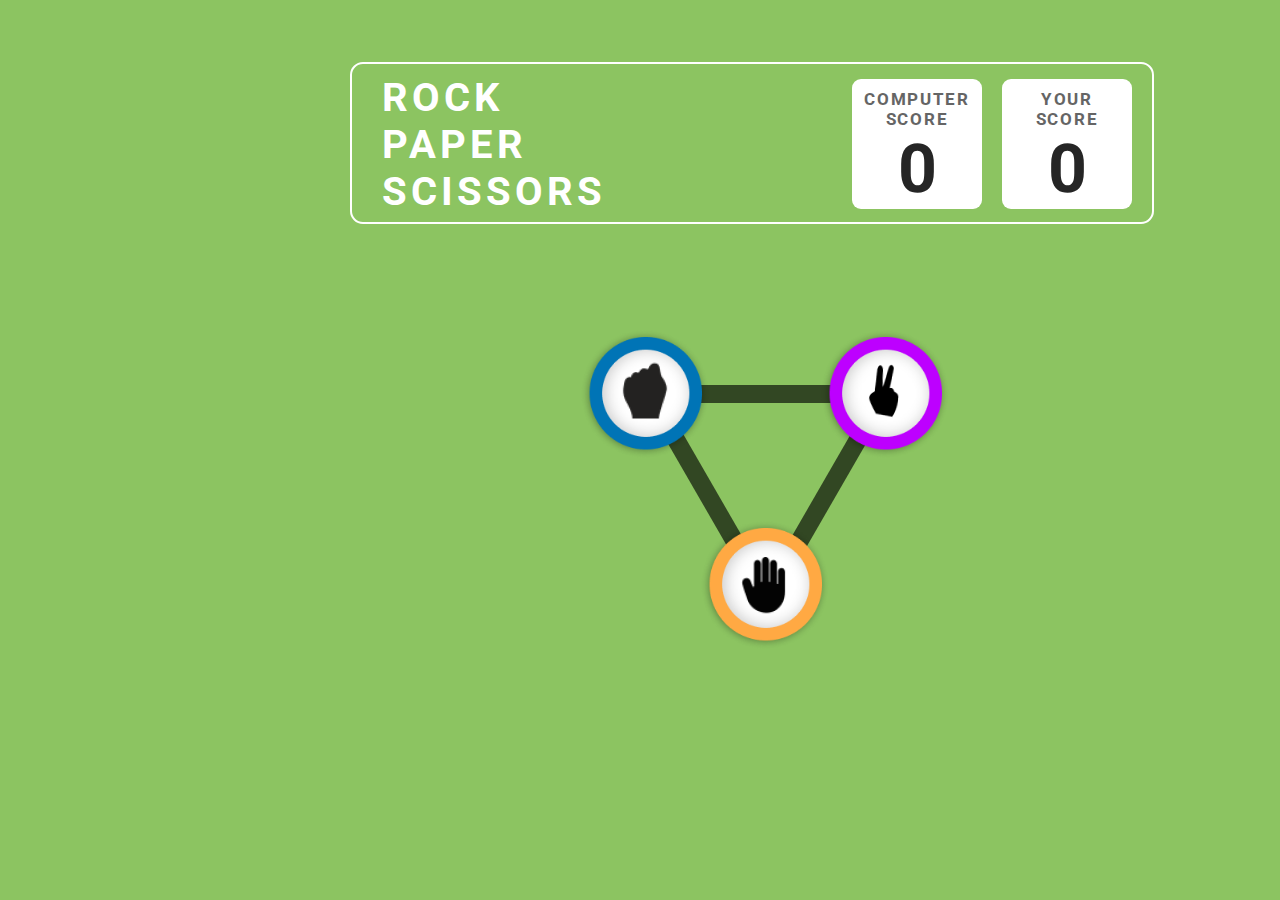
==== index.html @ 3b020354 "Choosing action design updated" ====
<!DOCTYPE html>
<html lang="en">
<head>
    <meta charset="UTF-8">
    <meta name="viewport" content="width=device-width, initial-scale=1.0">
    <title>Stone Paper Scissor</title>
    <link rel="stylesheet" href="style.css">
    <link href="https://fonts.googleapis.com/css2?family=Delius+Unicase:wght@700&family=Inter:wght@800&family=Roboto:wght@700&display=swap" rel="stylesheet">
</head>
<body>

    <!-- Here we started the title and scorecard box code -->
    <div class="header">

        <div class="title">
            <div>ROCK</div>
            <div>PAPER</div>
            <div>SCISSORS</div>
        </div>  

        <div class="scorecard">
            <div class="score com">COMPUTER SCORE
                <div class="win com">0</div>   
            </div>
            <div class="score you"> YOUR  </BR>SCORE
                <div class="win you">0</div>
            </div>
        </div>

    </div>
    <!-- Here we endeded the title and scorecard box code -->

    <!-- Here we started the choosing action code -->
    <div>

        <div>
            <img src="rock.png" alt="image" id="rock">
            <img src="rock background.png" alt="image" id="rockb">
        </div>

        <div>
            <img src="scissor.png" alt="image" id="scissor">
            <img src="scissor background.png" alt="image" id="scissorb">
        </div>

        <div>
            <img src="paper.png" alt="image" id="paper">
            <img src="paper background.png" alt="image" id="paperb">
        </div>

        <div>
            <div class="line first"></div>
            <div class="line second"></div>
            <div class="line third"></div>
        </div>

    </div>
    <!-- Here we ended the choosing action code -->
    
</body>
</html>
---- style.css ----
body{
    background-color: #8CC461;
}

.header{
    position: absolute;
    width: 800px;
    height: 158px;
    top: 62px;
    left: 350px;
    border-radius: 13px;
    border: 2px;
    border-color: white;
    border-style: solid;
}

.title{
    position: absolute;
    font-family:'Roboto', sans-serif;
    font-size: 40px;
    font-weight: 700;
    line-height: 47px;
    letter-spacing: 0.1em;
    text-align: left;
    color: white;
    left: 30px;
    top: 10px;
}

.scorecard{
    display: flex;
    position: relative;
    flex-direction: row;
    gap: 20px;
    top: 15px;
    left: 500px;
}
.score{
    width: 130px;
    height: 120px;
    padding-top:10px;
    border-radius: 9px;
    background-color: white;
    font-size: 17px;
    font-weight: 700;
    line-height: 20px;
    letter-spacing: 0.1em;
    text-align: center;
    color: #656565;
    font-family: 'Roboto', sans-serif;
}

.win{
    font-family:'Roboto', sans-serif;
    font-size: 68px;
    font-weight: 700;
    line-height: 80px;
    letter-spacing: 0em;
    text-align: center;
    color: #252525;
}

#rock{
    position: absolute;
    width: 80px;
    height: 58.51px;
    top: 360px;
    left: 605px;
    z-index: 99;
}

#scissor{
    position: absolute;
    width: 37px;
    height: 53.5px;
    top: 363px;
    left: 868px;
    z-index: 99;
    transform: rotate(5.27deg);
}

#paper{
    position: absolute;
    width: 72px;
    height: 72px;
    top: 548px;
    left: 730px;
    z-index: 99;
}

#paperb{
    position: absolute;
    width: 130px;
    height: 130px;
    top: 520px;
    left: 700px;
    z-index: 90;
}

#rockb{
    position: absolute;
    width: 130px;
    height: 130px;
    top: 329px;
    left: 580px;
    z-index: 90;
}

#scissorb{
    position: absolute;
    width: 130px;
    height: 130px;
    top: 329px;
    left: 820px;
    z-index: 90;
}

#line3{
    position: absolute;
    top: 425px;
    width: 80px;
    left: 670px;
    transform: rotate(-5deg);
}

.line{
    border-bottom: 15px;
    border-style:solid;
    width: 133px;
    border-color: rgba(0, 0, 0, 0.64);
}

.first{
    position: absolute;
    transform: rotate(60deg);
    top: 480px;
    left: 635px;
}

.second{
    position: absolute;
    left: 700px;
    top: 385px;
}

.third{
    position: absolute;
    left: 760px;
    top: 480px;
    transform: rotate(120deg);
}
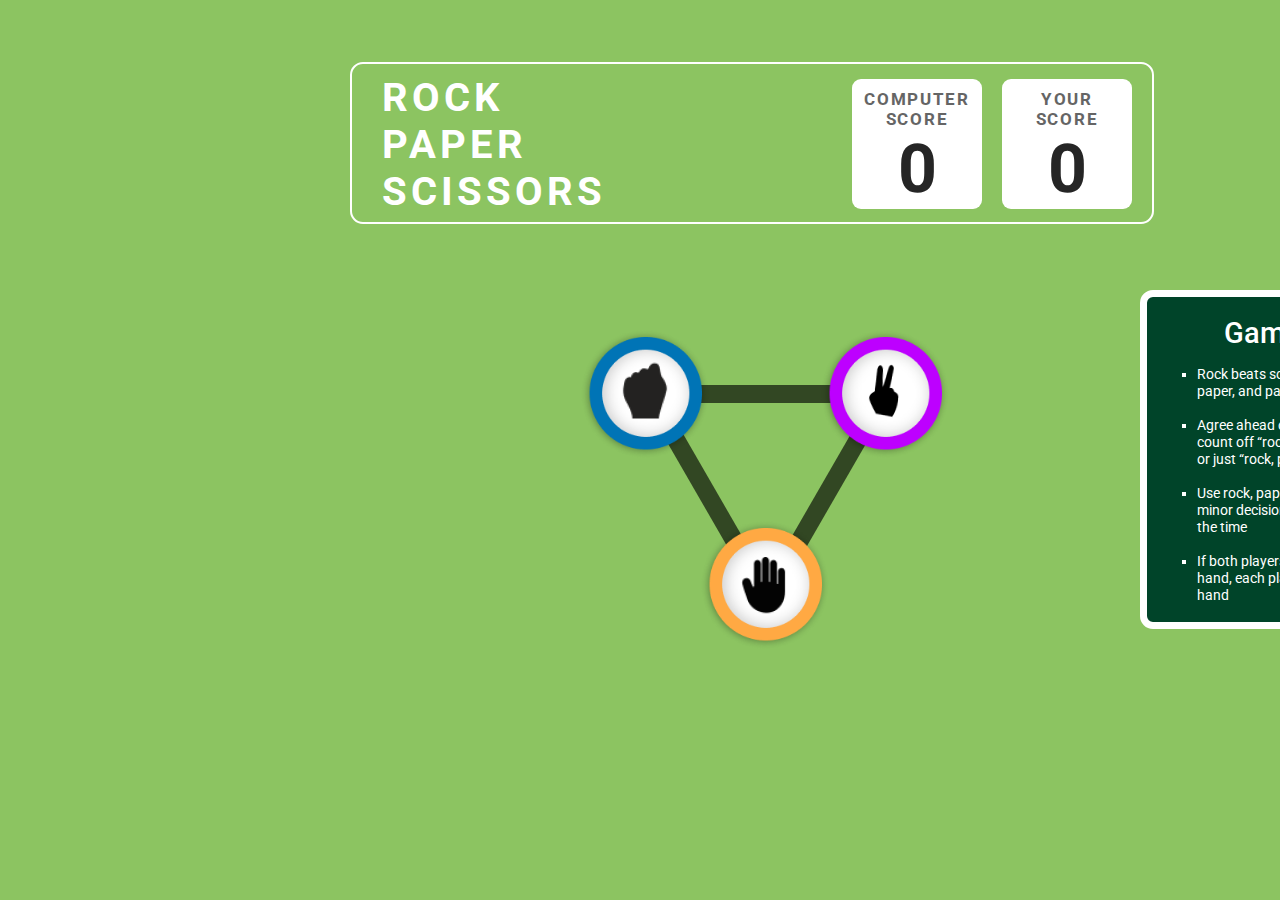
==== commit e232b943: "Rules updated" ====
--- a/index.html
+++ b/index.html
@@ -6,6 +6,7 @@
     <title>Stone Paper Scissor</title>
     <link rel="stylesheet" href="style.css">
     <link href="https://fonts.googleapis.com/css2?family=Delius+Unicase:wght@700&family=Inter:wght@800&family=Roboto:wght@700&display=swap" rel="stylesheet">
+    <link href="https://fonts.googleapis.com/css2?family=Dangrek&family=Delius+Unicase:wght@700&family=Inter:wght@800&family=Roboto:wght@700&display=swap" rel="stylesheet">
 </head>
 <body>
 
@@ -57,5 +58,28 @@
     </div>
     <!-- Here we ended the choosing action code -->
     
+    <!-- Here we started the rules section code -->
+    <button id="rules_button">RULES</button>
+    <div class="container">
+
+        <div>
+            <img src="x background.png" alt="image" id="xb">
+            <p id="x">X</p>
+        </div>
+
+        <h1>Game Rules</h1>
+
+        <ul class="list">
+            <li>Rock beats scissors, scissors beat paper, and paper beats rock.</li><br>
+            <li>Agree ahead of time whether you’ll count off “rock, paper, scissors, shoot” or just “rock, paper, scissors.”</li><br>
+            <li>Use rock, paper, scissors to settle minor decisions or simply play to pass the time</li><br>
+            <li>If both players lay down the same hand, each player lays down another hand</li>
+        </ul>
+
+
+    </div>
+
+
+
 </body>
 </html>--- a/style.css
+++ b/style.css
@@ -1,5 +1,6 @@
 body{
     background-color: #8CC461;
+    overflow-x: hidden;
 }
 
 .header{
@@ -149,3 +150,91 @@
     top: 480px;
     transform: rotate(120deg);
 }
+
+#rules_button{
+    position: absolute;
+    width: 119px;
+    height: 40px;
+    top: 650px;
+    left: 1350px;
+    border-radius: 10px;
+    border: 2px;
+    border-color: white;
+    color: white;
+    background-color: #8CC461;
+    border-style: solid;
+    font-family: Roboto;
+    font-size: 21px;
+    font-weight: 600;
+    line-height: 25px;
+    letter-spacing: 0.1em;
+    text-align: center;
+}
+
+.container{
+    position: absolute;
+    width: 300px;
+    height: 325px;
+    top: 290px;
+    left: 1140px;
+    border-radius: 13px;
+    border: 7px;
+    background-color: #004429;
+    border-color: #FFFFFF;
+    border-style: solid;
+}
+
+#xb{
+    position: fixed;
+    width: 50px;
+    height: 50px;
+    top: 270px;
+    left: 1420px;
+    border: 5px;
+}
+
+#x{
+    position: fixed;
+    width: 24px;
+    height: 53px;
+    top: 215px;
+    left: 1433px;
+    font-family: 'Dangrek', cursive;
+    font-size: 44px;
+    font-weight: 400;
+    line-height: 79px;
+    letter-spacing: 0em;
+    text-align: left;
+    color: white;
+}
+
+h1{
+    position: absolute;
+    width: 160px;
+    height: 27px;
+    left: 75px;
+    font-family:'Roboto', sans-serif;
+    font-size: 29px;
+    font-weight: 500;
+    line-height: 34px;
+    letter-spacing: 0em;
+    text-align: center;
+    color: #FFFFFF;
+}
+
+.list{
+    position: absolute;
+    width: 240px;
+    height: 43px;
+    top: 55px;
+    left: 10px;
+    color: white;
+    font-family:'Roboto', sans-serif;
+    font-size: 14px;
+    font-weight: 400;
+    line-height: 17px;
+    letter-spacing: 0em;
+    text-align: left;
+    list-style-type: square;
+    
+}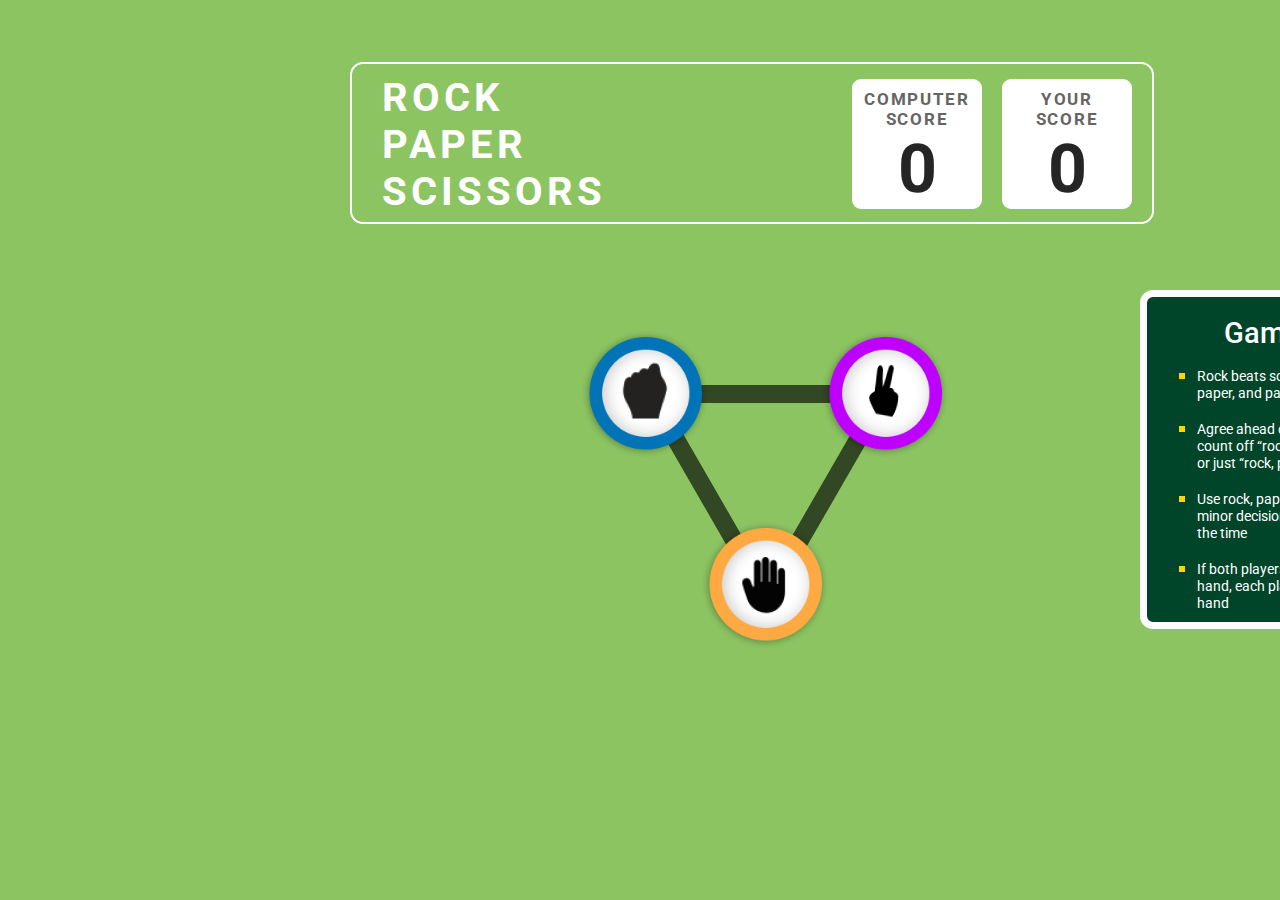
==== commit 66aa53bd: "closebutton made fixed to absolute" ====
--- a/index.html
+++ b/index.html
@@ -63,7 +63,7 @@
     <div class="container">
 
         <div>
-            <img src="x background.png" alt="image" id="xb">
+            <img src="x background.png" alt="image" id="close_button">
             <p id="x">X</p>
         </div>
 
@@ -78,7 +78,7 @@
 
 
     </div>
-
+    <script src="script.js"></script>
 
 
 </body>
--- a/style.css
+++ b/style.css
@@ -170,6 +170,8 @@
     letter-spacing: 0.1em;
     text-align: center;
 }
+
+/* Here rules section starts*/
 
 .container{
     position: absolute;
@@ -184,21 +186,21 @@
     border-style: solid;
 }
 
-#xb{
-    position: fixed;
+#close_button{
+    position: absolute;
     width: 50px;
     height: 50px;
-    top: 270px;
-    left: 1420px;
+    left: 270px;
+    top: -20px;
     border: 5px;
 }
 
 #x{
-    position: fixed;
+    position: absolute;
     width: 24px;
     height: 53px;
-    top: 215px;
-    left: 1433px;
+    left: 283px;
+    top: -77px;
     font-family: 'Dangrek', cursive;
     font-size: 44px;
     font-weight: 400;
@@ -236,5 +238,12 @@
     letter-spacing: 0em;
     text-align: left;
     list-style-type: square;
-    
-}+   
+}
+
+ul li::marker {
+    color: #FFD600; 
+    font-size: 18px;
+  }
+
+/* Here rules section ends */  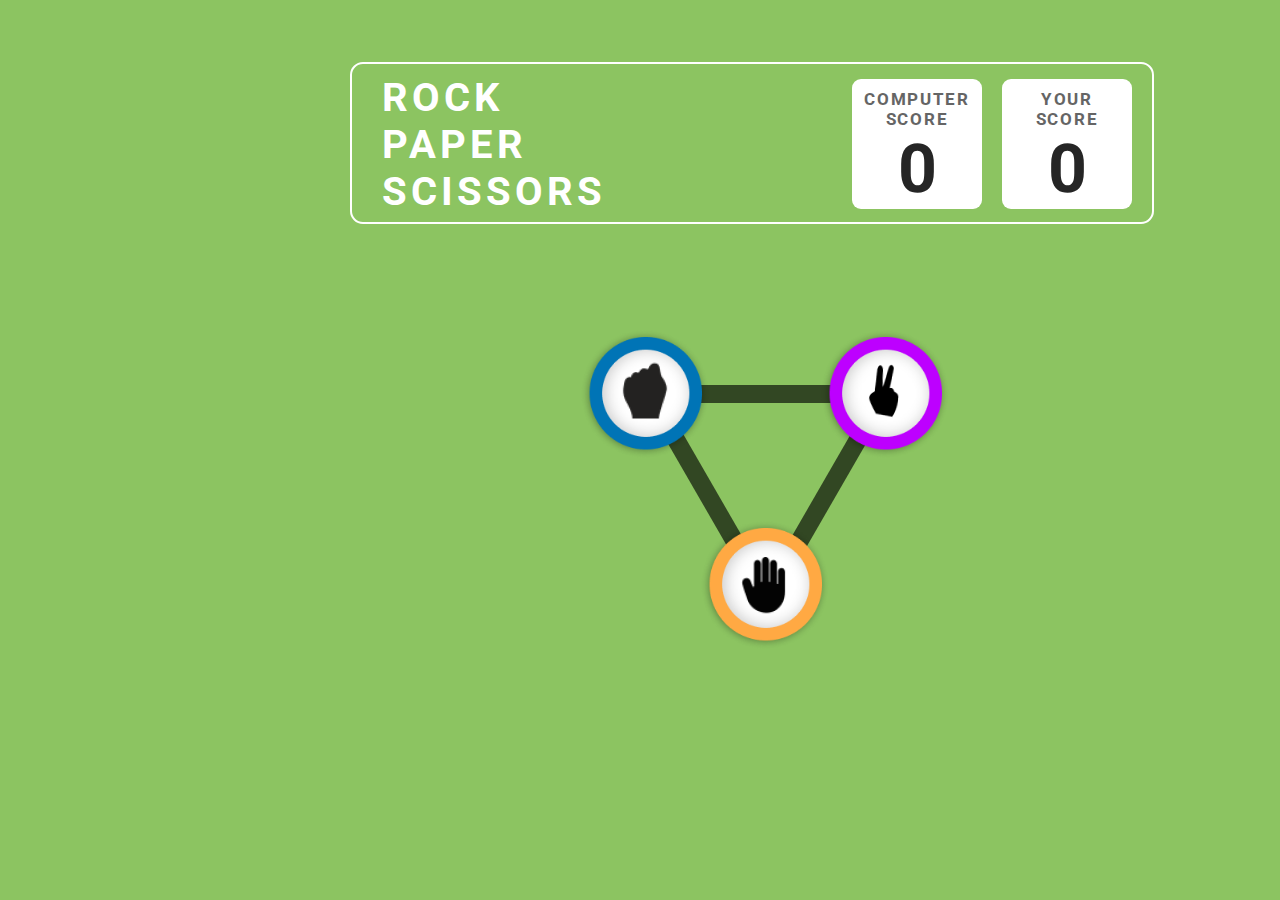
==== commit 60a83eed: "minor bug fixed" ====
--- a/index.html
+++ b/index.html
@@ -62,7 +62,7 @@
     <button id="rules_button">RULES</button>
     <div class="container">
 
-        <div>
+        <div id="close">
             <img src="x background.png" alt="image" id="close_button">
             <p id="x">X</p>
         </div>
--- a/style.css
+++ b/style.css
@@ -174,16 +174,25 @@
 /* Here rules section starts*/
 
 .container{
-    position: absolute;
+    position: fixed;
+    display: none;
     width: 300px;
     height: 325px;
-    top: 290px;
+    top: -290px;
     left: 1140px;
     border-radius: 13px;
     border: 7px;
     background-color: #004429;
     border-color: #FFFFFF;
     border-style: solid;
+}
+
+body.rulesTab-active .container{
+    top: 290px;
+}
+
+body.rulesTab-active .container{
+    display: block;
 }
 
 #close_button{
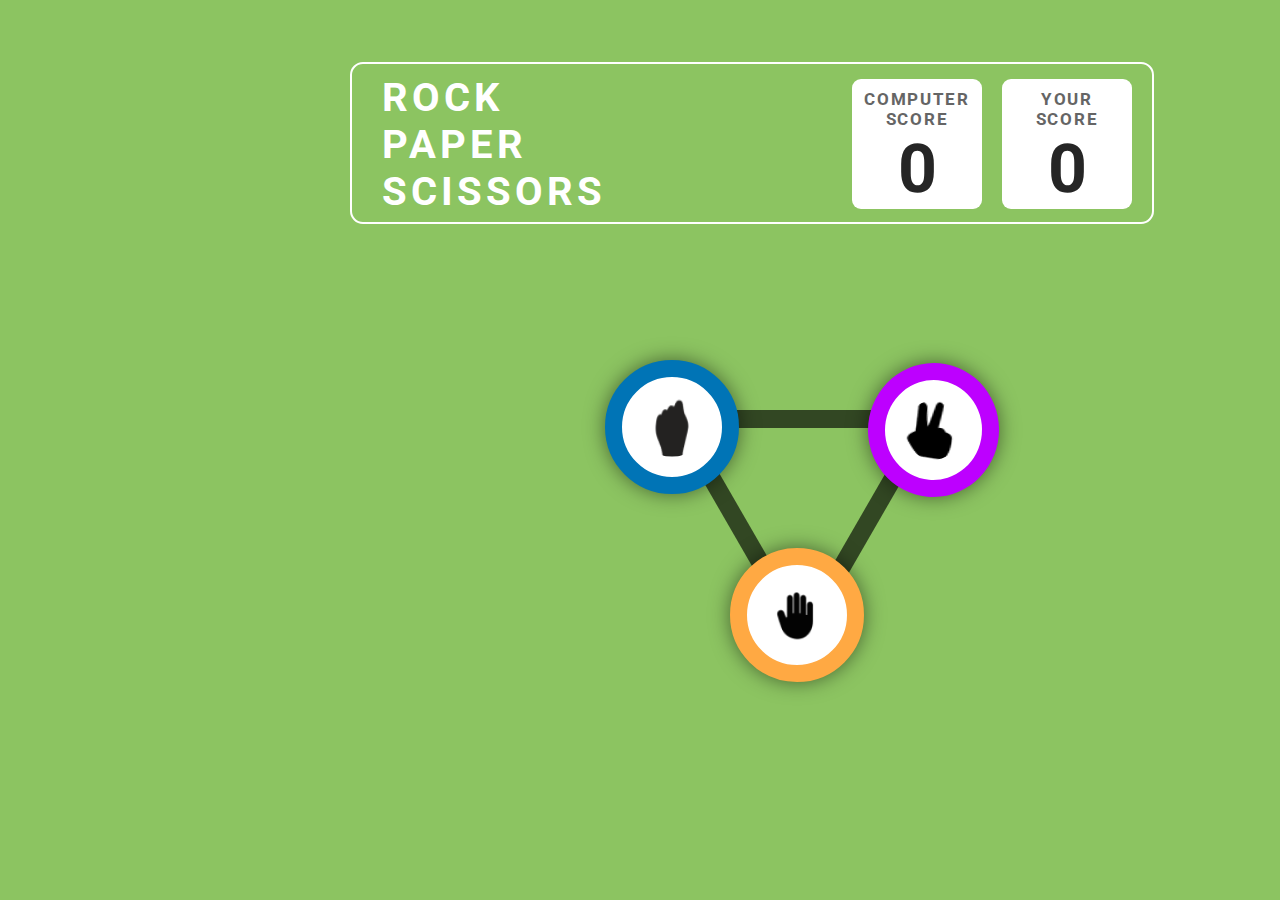
==== commit 2cf42a95: "the actions background is made using cs" ====
--- a/index.html
+++ b/index.html
@@ -34,19 +34,16 @@
     <!-- Here we started the choosing action code -->
     <div>
 
-        <div>
+        <div id="rock_option">
             <img src="rock.png" alt="image" id="rock">
-            <img src="rock background.png" alt="image" id="rockb">
         </div>
 
-        <div>
+        <div id="scissors_option">
             <img src="scissor.png" alt="image" id="scissor">
-            <img src="scissor background.png" alt="image" id="scissorb">
         </div>
 
-        <div>
+        <div id="paper_option">
             <img src="paper.png" alt="image" id="paper">
-            <img src="paper background.png" alt="image" id="paperb">
         </div>
 
         <div>
@@ -75,9 +72,8 @@
             <li>Use rock, paper, scissors to settle minor decisions or simply play to pass the time</li><br>
             <li>If both players lay down the same hand, each player lays down another hand</li>
         </ul>
-
-
     </div>
+    <!-- Here we ended the rules section code -->
     <script src="script.js"></script>
 
 
--- a/style.css
+++ b/style.css
@@ -3,6 +3,7 @@
     overflow-x: hidden;
 }
 
+/* Here we started scorecard code*/
 .header{
     position: absolute;
     width: 800px;
@@ -61,60 +62,57 @@
     color: #252525;
 }
 
+/* Here we ended scorecard code*/
+
 #rock{
     position: absolute;
-    width: 80px;
-    height: 58.51px;
+    width: 60px;
+    height: 60px;
     top: 360px;
     left: 605px;
+    border-radius: 50%;
+    border-style: solid;
+    border-color: #0074B6;
+    border-width: 17px;
+    padding: 20px;
+    background-color: white;
     z-index: 99;
+    box-shadow: 0 0 20px rgba(0, 0, 0, 0.5);
 }
 
 #scissor{
     position: absolute;
-    width: 37px;
-    height: 53.5px;
+    width: 57px;
+    height: 60px;
     top: 363px;
     left: 868px;
+    border-radius: 50%;
+    border-style: solid;
+    border-color: #BD00FF;
+    border-width: 17px;
+    padding: 20px;
+    background-color: white;
+    transform: rotate(5.27deg);
     z-index: 99;
-    transform: rotate(5.27deg);
+    box-shadow: 0 0 20px rgba(0, 0, 0, 0.5);
 }
 
 #paper{
     position: absolute;
-    width: 72px;
-    height: 72px;
+    width: 60px;
+    height: 60px;
     top: 548px;
     left: 730px;
+    border-radius: 50%;
+    border-style: solid;
+    border-color: #ffa943;
+    border-width: 17px;
+    padding: 20px;
+    background-color: white;
     z-index: 99;
-}
-
-#paperb{
-    position: absolute;
-    width: 130px;
-    height: 130px;
-    top: 520px;
-    left: 700px;
-    z-index: 90;
-}
-
-#rockb{
-    position: absolute;
-    width: 130px;
-    height: 130px;
-    top: 329px;
-    left: 580px;
-    z-index: 90;
-}
-
-#scissorb{
-    position: absolute;
-    width: 130px;
-    height: 130px;
-    top: 329px;
-    left: 820px;
-    z-index: 90;
-}
+    box-shadow: 0 0 20px rgba(0, 0, 0, 0.5);
+}
+
 
 #line3{
     position: absolute;
@@ -134,22 +132,24 @@
 .first{
     position: absolute;
     transform: rotate(60deg);
-    top: 480px;
-    left: 635px;
+    top: 500px;
+    left: 660px;
 }
 
 .second{
     position: absolute;
-    left: 700px;
-    top: 385px;
+    left: 734px;
+    top: 410px;
 }
 
 .third{
     position: absolute;
-    left: 760px;
-    top: 480px;
+    left: 800px;
+    top: 510px;
     transform: rotate(120deg);
 }
+
+/* Here rules section starts*/
 
 #rules_button{
     position: absolute;
@@ -170,8 +170,6 @@
     letter-spacing: 0.1em;
     text-align: center;
 }
-
-/* Here rules section starts*/
 
 .container{
     position: fixed;
